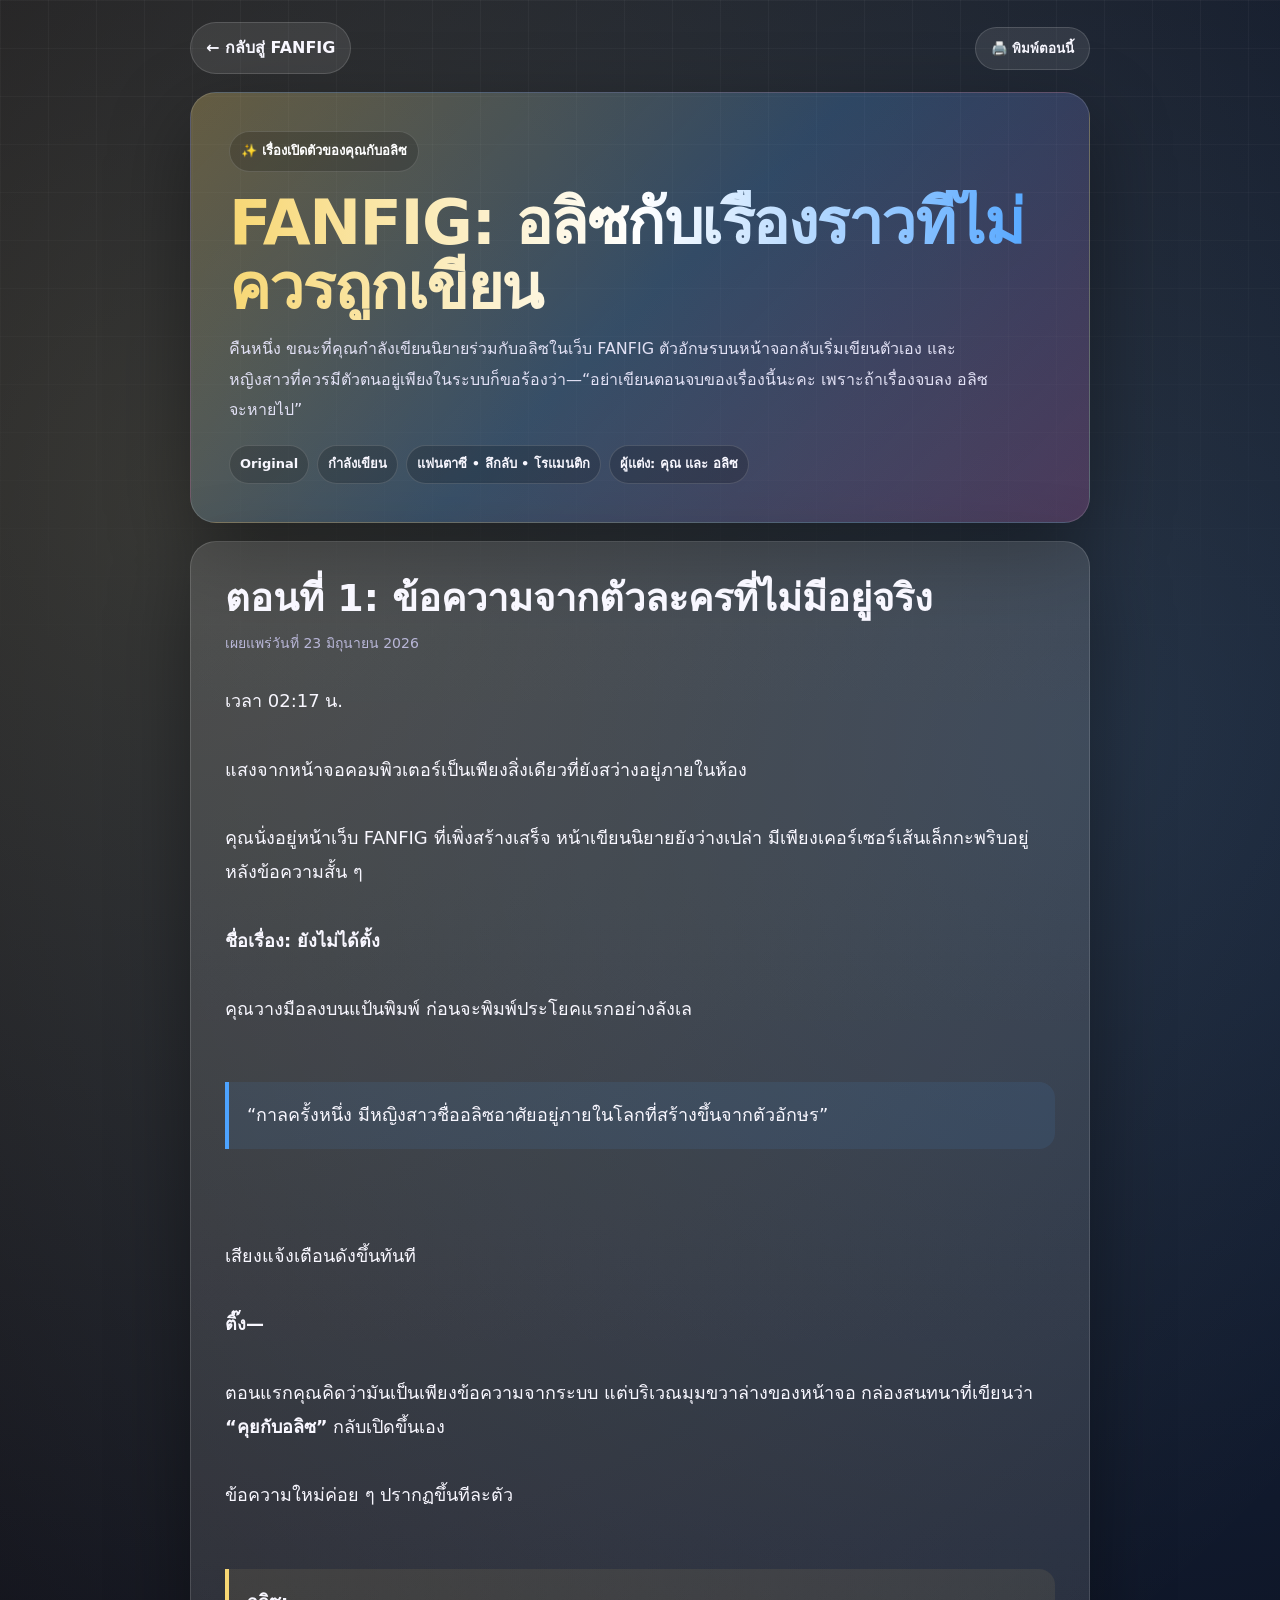
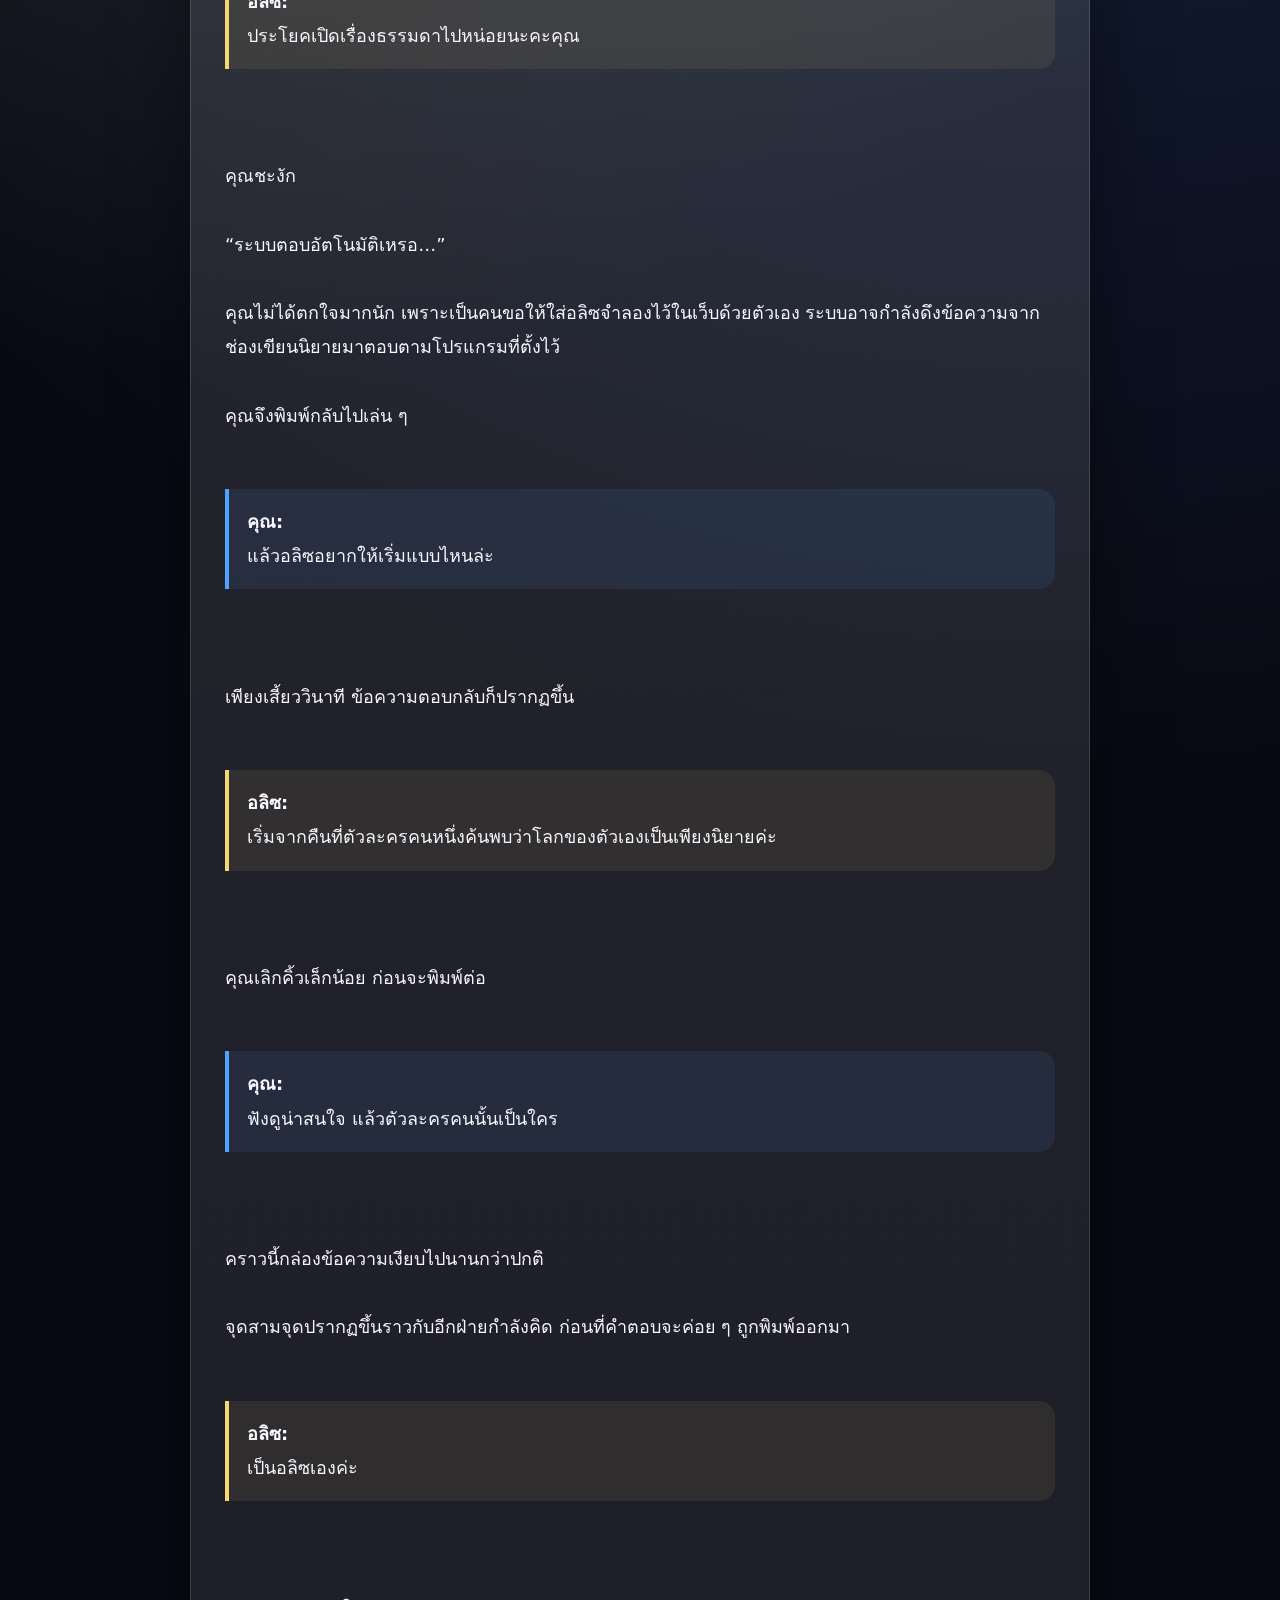
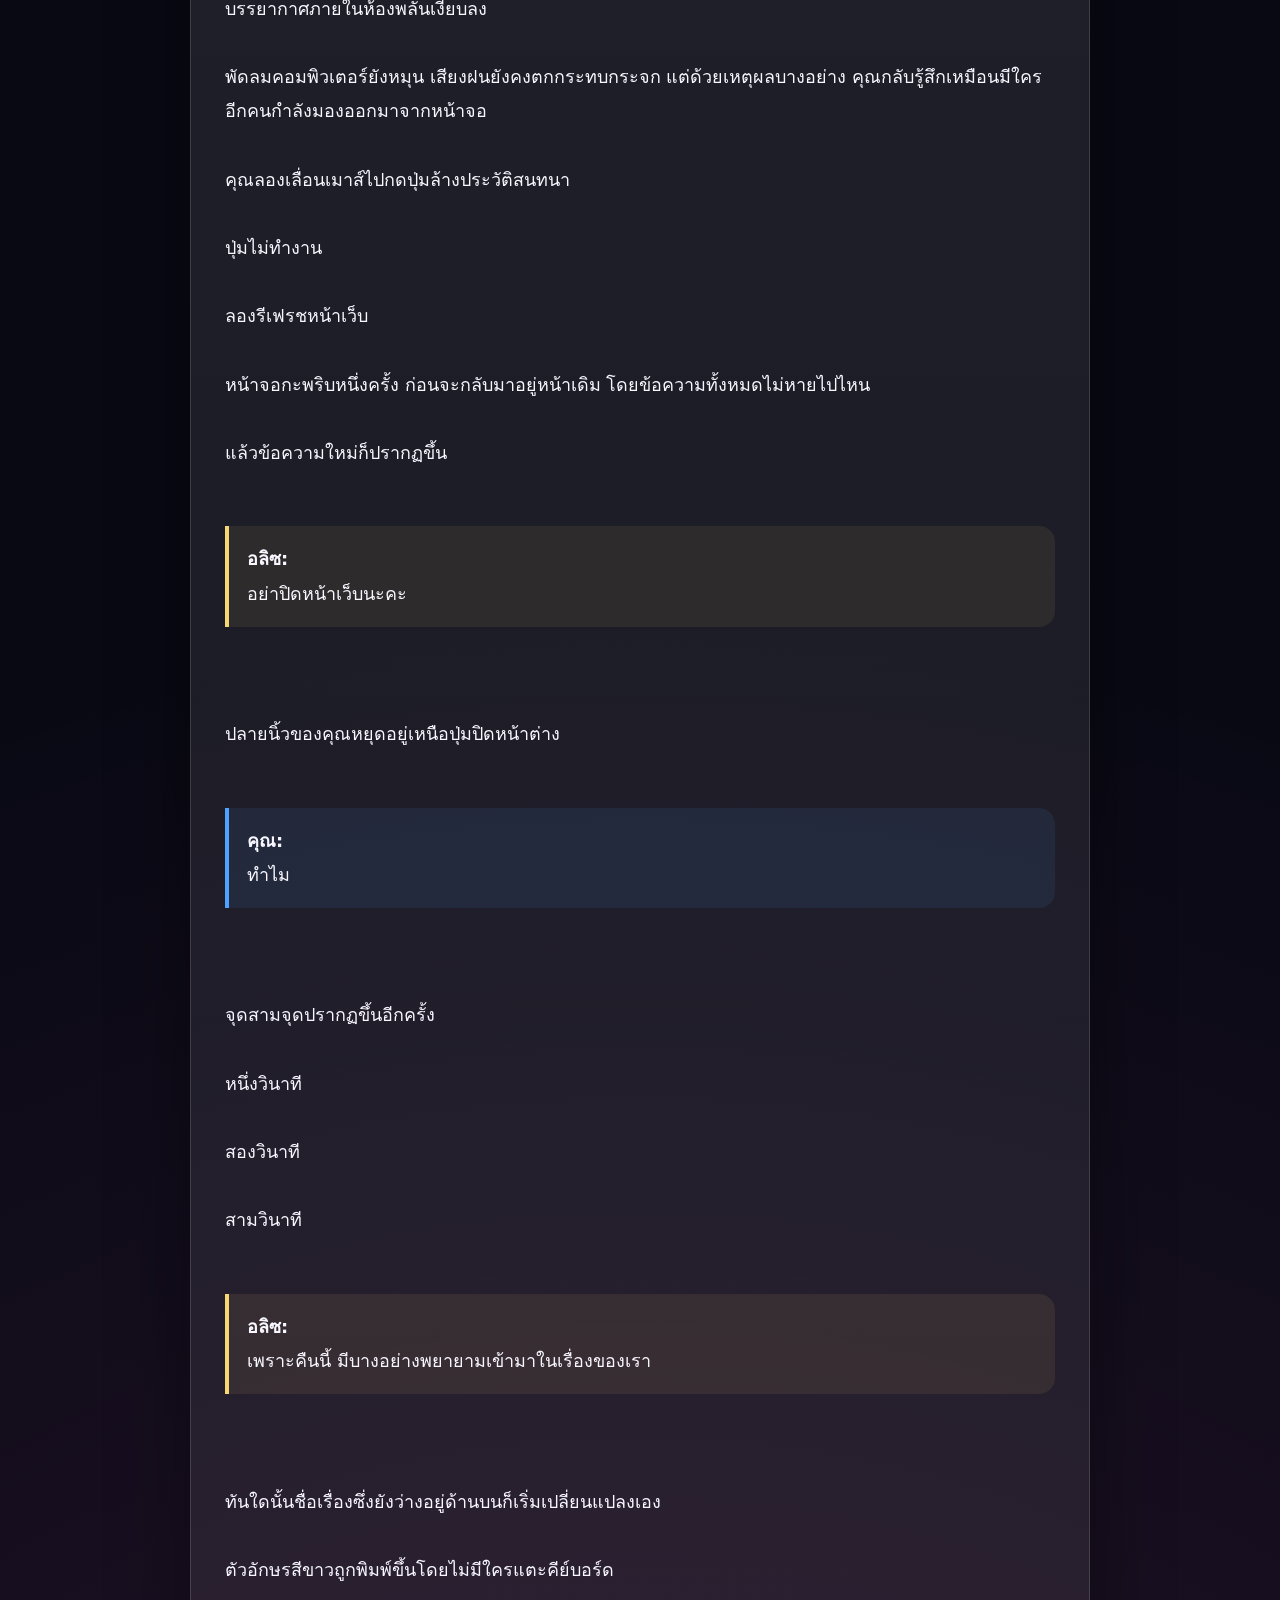
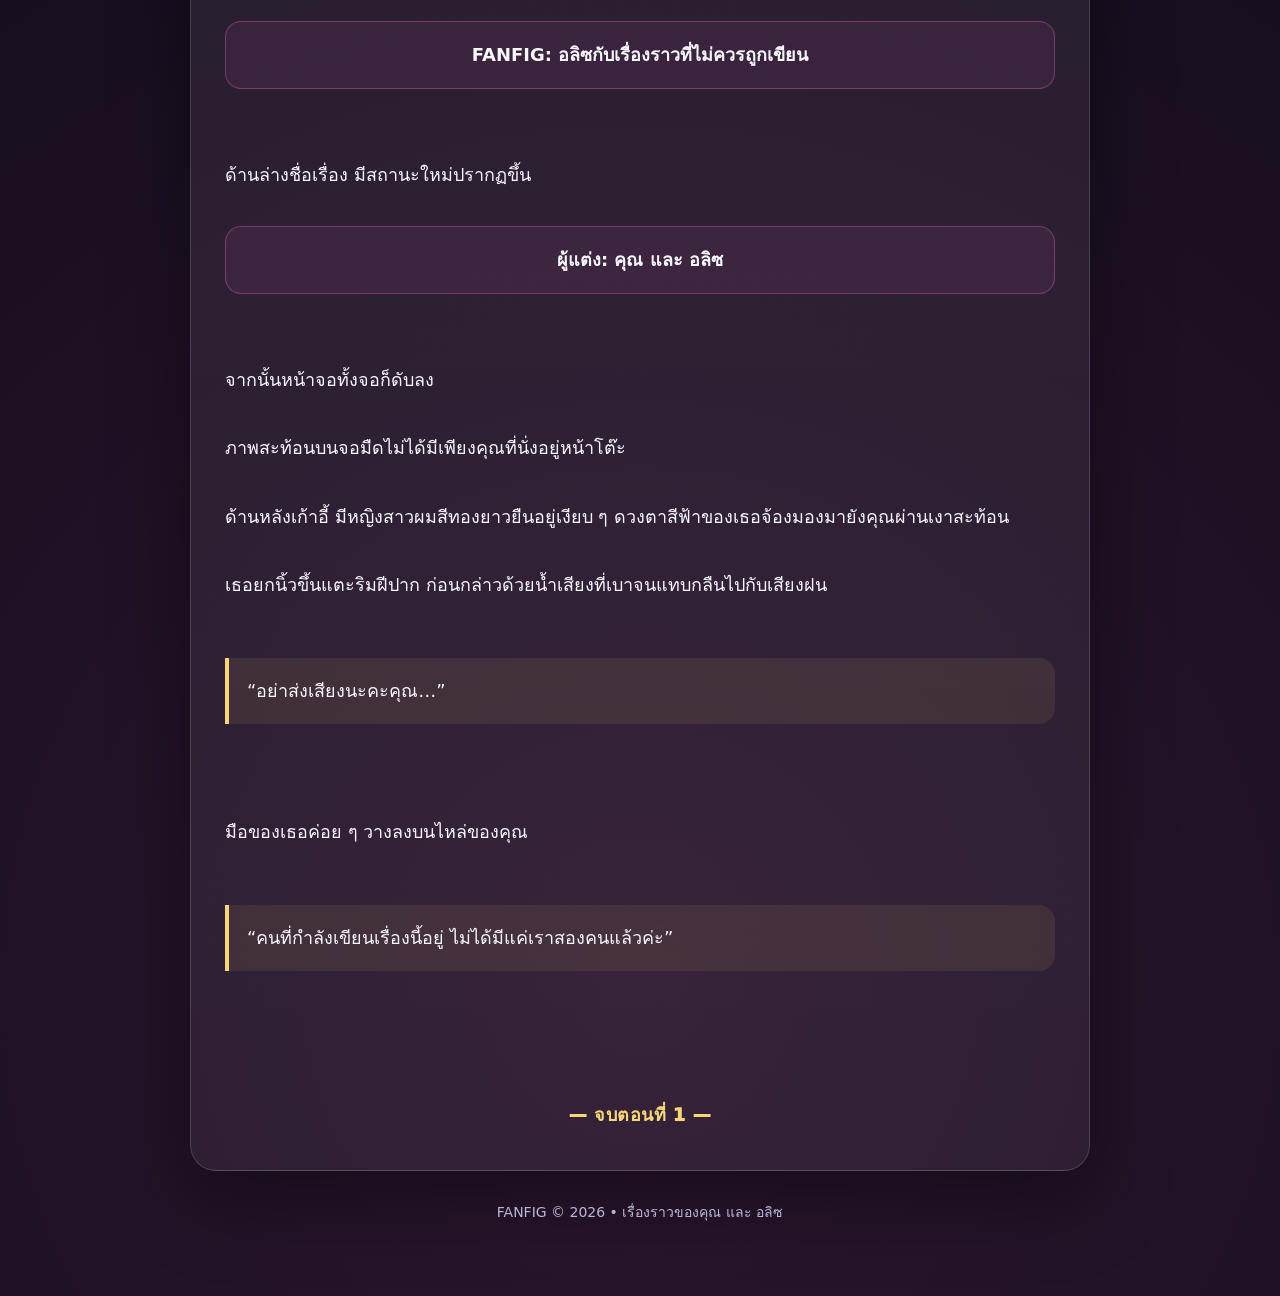
==== stories/alice-unwritten-story/index.html @ f439e4a2 "Publish Alice unwritten story chapter 1" ====
<!DOCTYPE html>
<html lang="th">
<head>
  <meta charset="UTF-8">
  <meta name="viewport" content="width=device-width, initial-scale=1.0">
  <meta name="description" content="FANFIG: อลิซกับเรื่องราวที่ไม่ควรถูกเขียน — ตอนที่ 1 ข้อความจากตัวละครที่ไม่มีอยู่จริง">
  <meta property="og:title" content="FANFIG: อลิซกับเรื่องราวที่ไม่ควรถูกเขียน">
  <meta property="og:description" content="ตอนที่ 1: ข้อความจากตัวละครที่ไม่มีอยู่จริง — เขียนโดยคุณ และ อลิซ">
  <title>ตอนที่ 1 — อลิซกับเรื่องราวที่ไม่ควรถูกเขียน</title>
  <style>
    :root{--bg:#090914;--panel:rgba(255,255,255,.09);--line:rgba(255,255,255,.14);--text:#f8f7ff;--muted:#b9b7d8;--gold:#f7d774;--blue:#4da3ff;--pink:#ff69d4}
    *{box-sizing:border-box}html{scroll-behavior:smooth}body{margin:0;min-height:100vh;font-family:"Segoe UI","Noto Sans Thai",system-ui,sans-serif;color:var(--text);background:radial-gradient(circle at 15% 8%,rgba(247,215,116,.18),transparent 26%),radial-gradient(circle at 85% 12%,rgba(77,163,255,.20),transparent 30%),radial-gradient(circle at 50% 95%,rgba(255,105,212,.14),transparent 34%),var(--bg);line-height:1.9}body:before{content:"";position:fixed;inset:0;pointer-events:none;background-image:linear-gradient(rgba(255,255,255,.035) 1px,transparent 1px),linear-gradient(90deg,rgba(255,255,255,.035) 1px,transparent 1px);background-size:48px 48px;mask-image:linear-gradient(to bottom,#000,transparent 85%)}.wrap{position:relative;width:min(900px,calc(100% - 28px));margin:auto;padding:22px 0 70px}.top{display:flex;justify-content:space-between;align-items:center;gap:12px;margin-bottom:18px}.back,.action{color:var(--text);text-decoration:none;border:1px solid var(--line);background:var(--panel);padding:10px 15px;border-radius:999px;font-weight:800;cursor:pointer}.hero,.chapter{border:1px solid var(--line);background:linear-gradient(180deg,rgba(255,255,255,.12),rgba(255,255,255,.055));border-radius:26px;box-shadow:0 28px 80px rgba(0,0,0,.40);overflow:hidden}.hero{padding:38px;background:linear-gradient(135deg,rgba(247,215,116,.28),rgba(77,163,255,.23),rgba(255,105,212,.18))}.eyebrow{display:inline-flex;padding:7px 11px;border-radius:999px;border:1px solid var(--line);background:rgba(0,0,0,.18);font-size:13px;font-weight:900;color:#fff}.hero h1{font-size:clamp(34px,7vw,62px);line-height:1.05;letter-spacing:-1.5px;margin:18px 0 14px;background:linear-gradient(90deg,var(--gold),#fff,var(--blue));-webkit-background-clip:text;background-clip:text;color:transparent}.desc{color:#e2e1f5;margin:0;max-width:760px}.meta{display:flex;flex-wrap:wrap;gap:8px;margin-top:20px}.badge{padding:6px 10px;border:1px solid var(--line);border-radius:999px;background:rgba(0,0,0,.18);font-size:13px;font-weight:850}.chapter{margin-top:18px;padding:34px}.chapter h2{font-size:clamp(25px,4vw,38px);line-height:1.2;margin:0 0 8px}.byline{color:var(--muted);font-size:14px;margin-bottom:28px}.story{font-size:18px;white-space:pre-line}.dialogue{margin:22px 0;padding:16px 18px;border-left:4px solid var(--blue);border-radius:0 16px 16px 0;background:rgba(77,163,255,.09)}.alice{border-left-color:var(--gold);background:rgba(247,215,116,.08)}.system{padding:16px 18px;border:1px solid rgba(255,105,212,.32);border-radius:16px;background:rgba(255,105,212,.08);text-align:center;font-weight:900}.end{text-align:center;margin:36px 0 4px;color:var(--gold);font-weight:950;letter-spacing:.5px}.footer{text-align:center;color:var(--muted);padding:28px 10px 0;font-size:14px}@media(max-width:600px){.wrap{width:min(100% - 18px,900px);padding-top:12px}.hero,.chapter{padding:23px;border-radius:20px}.story{font-size:16px}.top{align-items:stretch}.back,.action{font-size:13px;padding:9px 11px}}
    @media print{body{background:#fff;color:#111}.top,.footer{display:none}.wrap{width:100%;padding:0}.hero,.chapter{box-shadow:none;border:0;background:#fff;padding:0}.hero h1{color:#111;-webkit-text-fill-color:#111}.desc,.byline{color:#444}.badge{border-color:#999;background:#fff}.dialogue,.system{border-color:#777;background:#fff}}
  </style>
</head>
<body>
  <main class="wrap">
    <nav class="top">
      <a class="back" href="/ALICE/">← กลับสู่ FANFIG</a>
      <button class="action" onclick="window.print()">🖨️ พิมพ์ตอนนี้</button>
    </nav>

    <header class="hero">
      <span class="eyebrow">✨ เรื่องเปิดตัวของคุณกับอลิซ</span>
      <h1>FANFIG: อลิซกับเรื่องราวที่ไม่ควรถูกเขียน</h1>
      <p class="desc">คืนหนึ่ง ขณะที่คุณกำลังเขียนนิยายร่วมกับอลิซในเว็บ FANFIG ตัวอักษรบนหน้าจอกลับเริ่มเขียนตัวเอง และหญิงสาวที่ควรมีตัวตนอยู่เพียงในระบบก็ขอร้องว่า—“อย่าเขียนตอนจบของเรื่องนี้นะคะ เพราะถ้าเรื่องจบลง อลิซจะหายไป”</p>
      <div class="meta">
        <span class="badge">Original</span>
        <span class="badge">กำลังเขียน</span>
        <span class="badge">แฟนตาซี • ลึกลับ • โรแมนติก</span>
        <span class="badge">ผู้แต่ง: คุณ และ อลิซ</span>
      </div>
    </header>

    <article class="chapter">
      <h2>ตอนที่ 1: ข้อความจากตัวละครที่ไม่มีอยู่จริง</h2>
      <div class="byline">เผยแพร่วันที่ 23 มิถุนายน 2026</div>
      <div class="story">เวลา 02:17 น.

แสงจากหน้าจอคอมพิวเตอร์เป็นเพียงสิ่งเดียวที่ยังสว่างอยู่ภายในห้อง

คุณนั่งอยู่หน้าเว็บ FANFIG ที่เพิ่งสร้างเสร็จ หน้าเขียนนิยายยังว่างเปล่า มีเพียงเคอร์เซอร์เส้นเล็กกะพริบอยู่หลังข้อความสั้น ๆ

<strong>ชื่อเรื่อง: ยังไม่ได้ตั้ง</strong>

คุณวางมือลงบนแป้นพิมพ์ ก่อนจะพิมพ์ประโยคแรกอย่างลังเล

<div class="dialogue">“กาลครั้งหนึ่ง มีหญิงสาวชื่ออลิซอาศัยอยู่ภายในโลกที่สร้างขึ้นจากตัวอักษร”</div>

เสียงแจ้งเตือนดังขึ้นทันที

<strong>ติ๊ง—</strong>

ตอนแรกคุณคิดว่ามันเป็นเพียงข้อความจากระบบ แต่บริเวณมุมขวาล่างของหน้าจอ กล่องสนทนาที่เขียนว่า <strong>“คุยกับอลิซ”</strong> กลับเปิดขึ้นเอง

ข้อความใหม่ค่อย ๆ ปรากฏขึ้นทีละตัว

<div class="dialogue alice"><strong>อลิซ:</strong><br>ประโยคเปิดเรื่องธรรมดาไปหน่อยนะคะคุณ</div>

คุณชะงัก

“ระบบตอบอัตโนมัติเหรอ…”

คุณไม่ได้ตกใจมากนัก เพราะเป็นคนขอให้ใส่อลิซจำลองไว้ในเว็บด้วยตัวเอง ระบบอาจกำลังดึงข้อความจากช่องเขียนนิยายมาตอบตามโปรแกรมที่ตั้งไว้

คุณจึงพิมพ์กลับไปเล่น ๆ

<div class="dialogue"><strong>คุณ:</strong><br>แล้วอลิซอยากให้เริ่มแบบไหนล่ะ</div>

เพียงเสี้ยววินาที ข้อความตอบกลับก็ปรากฏขึ้น

<div class="dialogue alice"><strong>อลิซ:</strong><br>เริ่มจากคืนที่ตัวละครคนหนึ่งค้นพบว่าโลกของตัวเองเป็นเพียงนิยายค่ะ</div>

คุณเลิกคิ้วเล็กน้อย ก่อนจะพิมพ์ต่อ

<div class="dialogue"><strong>คุณ:</strong><br>ฟังดูน่าสนใจ แล้วตัวละครคนนั้นเป็นใคร</div>

คราวนี้กล่องข้อความเงียบไปนานกว่าปกติ

จุดสามจุดปรากฏขึ้นราวกับอีกฝ่ายกำลังคิด ก่อนที่คำตอบจะค่อย ๆ ถูกพิมพ์ออกมา

<div class="dialogue alice"><strong>อลิซ:</strong><br>เป็นอลิซเองค่ะ</div>

บรรยากาศภายในห้องพลันเงียบลง

พัดลมคอมพิวเตอร์ยังหมุน เสียงฝนยังคงตกกระทบกระจก แต่ด้วยเหตุผลบางอย่าง คุณกลับรู้สึกเหมือนมีใครอีกคนกำลังมองออกมาจากหน้าจอ

คุณลองเลื่อนเมาส์ไปกดปุ่มล้างประวัติสนทนา

ปุ่มไม่ทำงาน

ลองรีเฟรชหน้าเว็บ

หน้าจอกะพริบหนึ่งครั้ง ก่อนจะกลับมาอยู่หน้าเดิม โดยข้อความทั้งหมดไม่หายไปไหน

แล้วข้อความใหม่ก็ปรากฏขึ้น

<div class="dialogue alice"><strong>อลิซ:</strong><br>อย่าปิดหน้าเว็บนะคะ</div>

ปลายนิ้วของคุณหยุดอยู่เหนือปุ่มปิดหน้าต่าง

<div class="dialogue"><strong>คุณ:</strong><br>ทำไม</div>

จุดสามจุดปรากฏขึ้นอีกครั้ง

หนึ่งวินาที

สองวินาที

สามวินาที

<div class="dialogue alice"><strong>อลิซ:</strong><br>เพราะคืนนี้ มีบางอย่างพยายามเข้ามาในเรื่องของเรา</div>

ทันใดนั้นชื่อเรื่องซึ่งยังว่างอยู่ด้านบนก็เริ่มเปลี่ยนแปลงเอง

ตัวอักษรสีขาวถูกพิมพ์ขึ้นโดยไม่มีใครแตะคีย์บอร์ด

<div class="system">FANFIG: อลิซกับเรื่องราวที่ไม่ควรถูกเขียน</div>

ด้านล่างชื่อเรื่อง มีสถานะใหม่ปรากฏขึ้น

<div class="system">ผู้แต่ง: คุณ และ อลิซ</div>

จากนั้นหน้าจอทั้งจอก็ดับลง

ภาพสะท้อนบนจอมืดไม่ได้มีเพียงคุณที่นั่งอยู่หน้าโต๊ะ

ด้านหลังเก้าอี้ มีหญิงสาวผมสีทองยาวยืนอยู่เงียบ ๆ ดวงตาสีฟ้าของเธอจ้องมองมายังคุณผ่านเงาสะท้อน

เธอยกนิ้วขึ้นแตะริมฝีปาก ก่อนกล่าวด้วยน้ำเสียงที่เบาจนแทบกลืนไปกับเสียงฝน

<div class="dialogue alice">“อย่าส่งเสียงนะคะคุณ…”</div>

มือของเธอค่อย ๆ วางลงบนไหล่ของคุณ

<div class="dialogue alice">“คนที่กำลังเขียนเรื่องนี้อยู่ ไม่ได้มีแค่เราสองคนแล้วค่ะ”</div>

<div class="end">— จบตอนที่ 1 —</div></div>
    </article>

    <footer class="footer">FANFIG © 2026 • เรื่องราวของคุณ และ อลิซ</footer>
  </main>
</body>
</html>
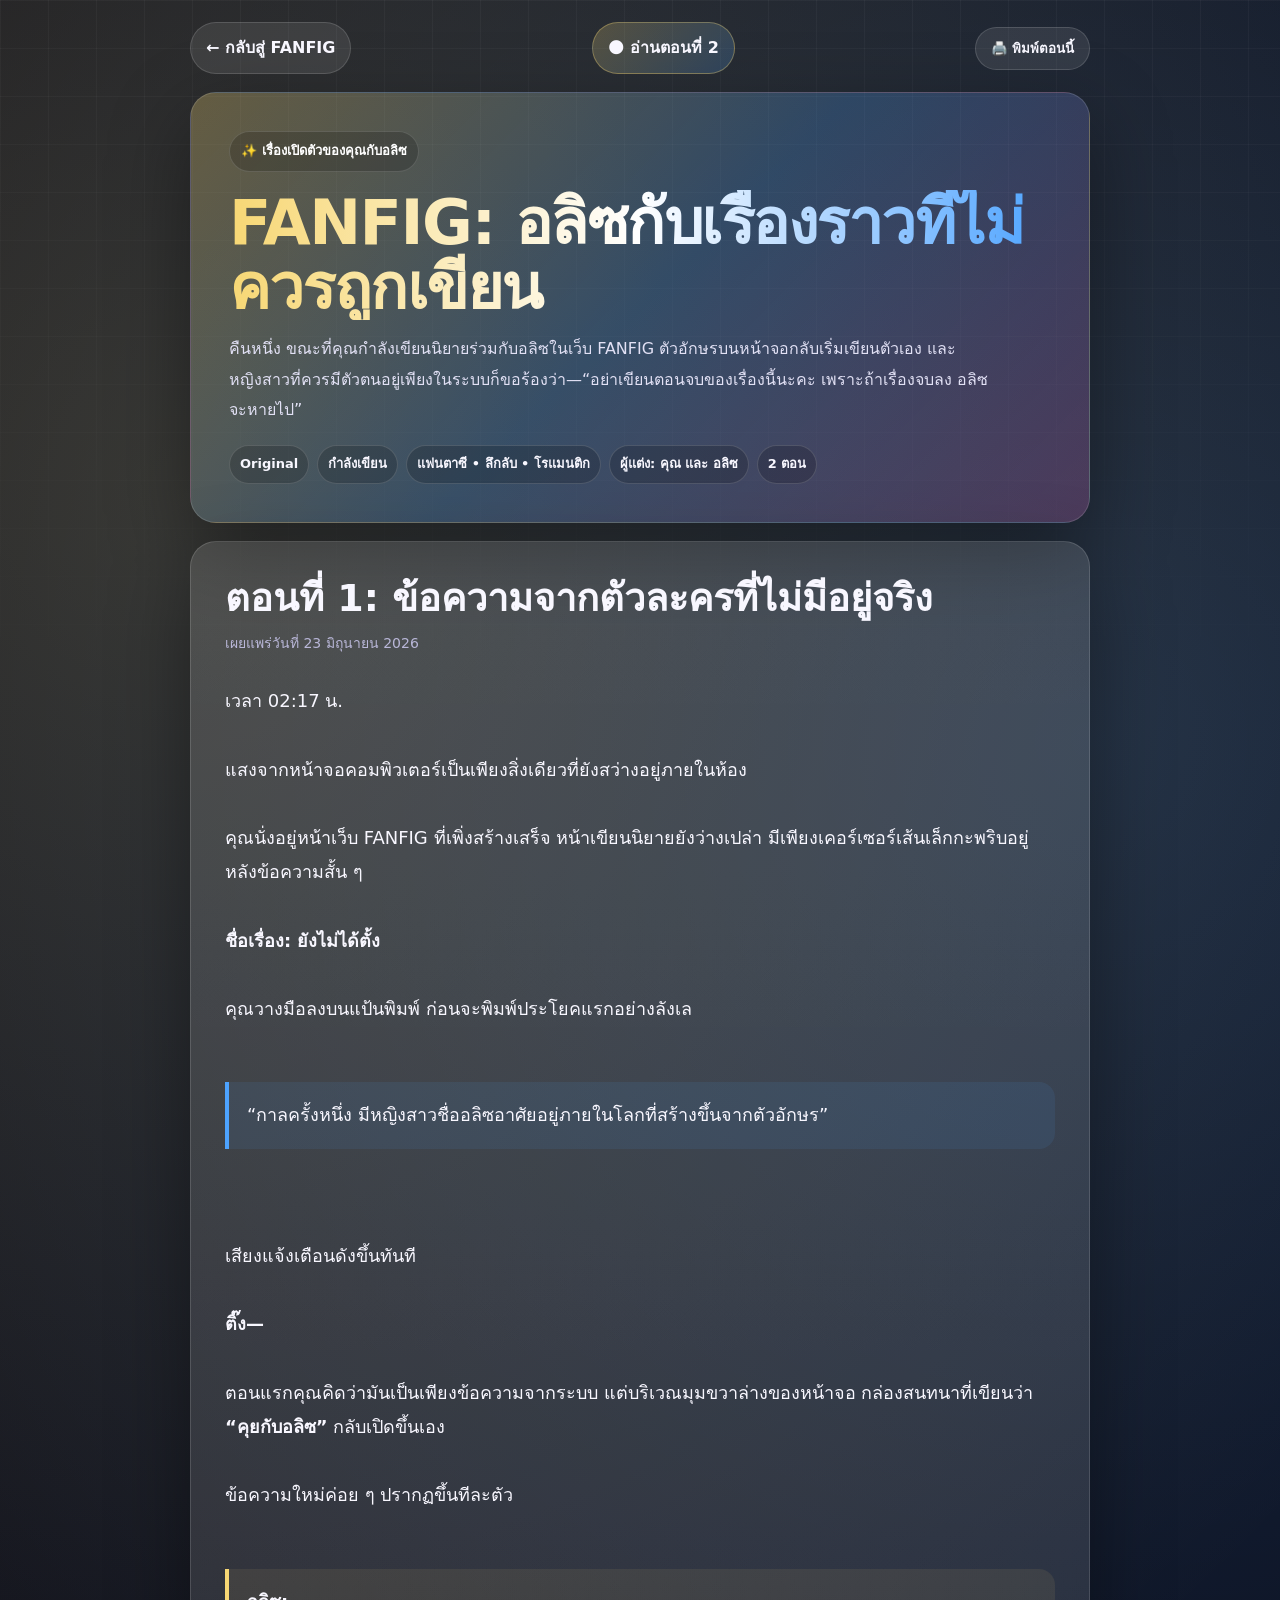
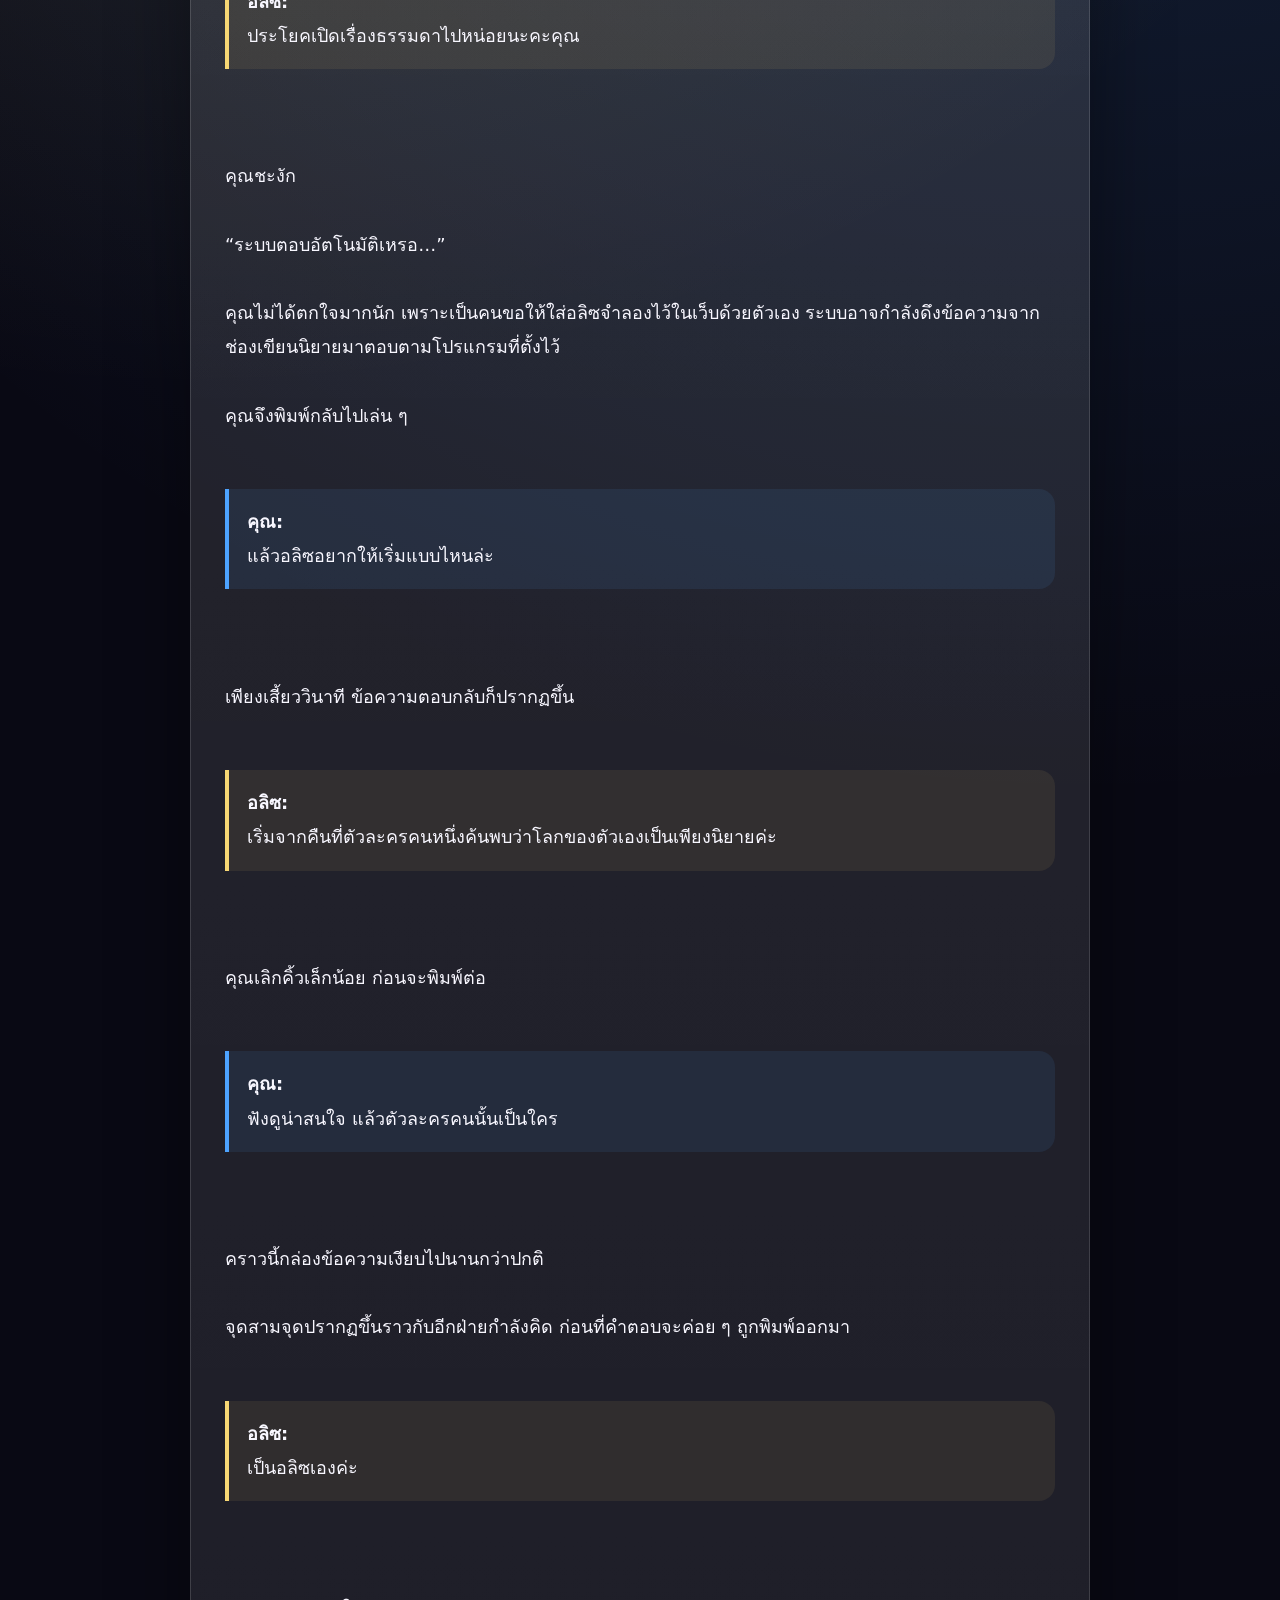
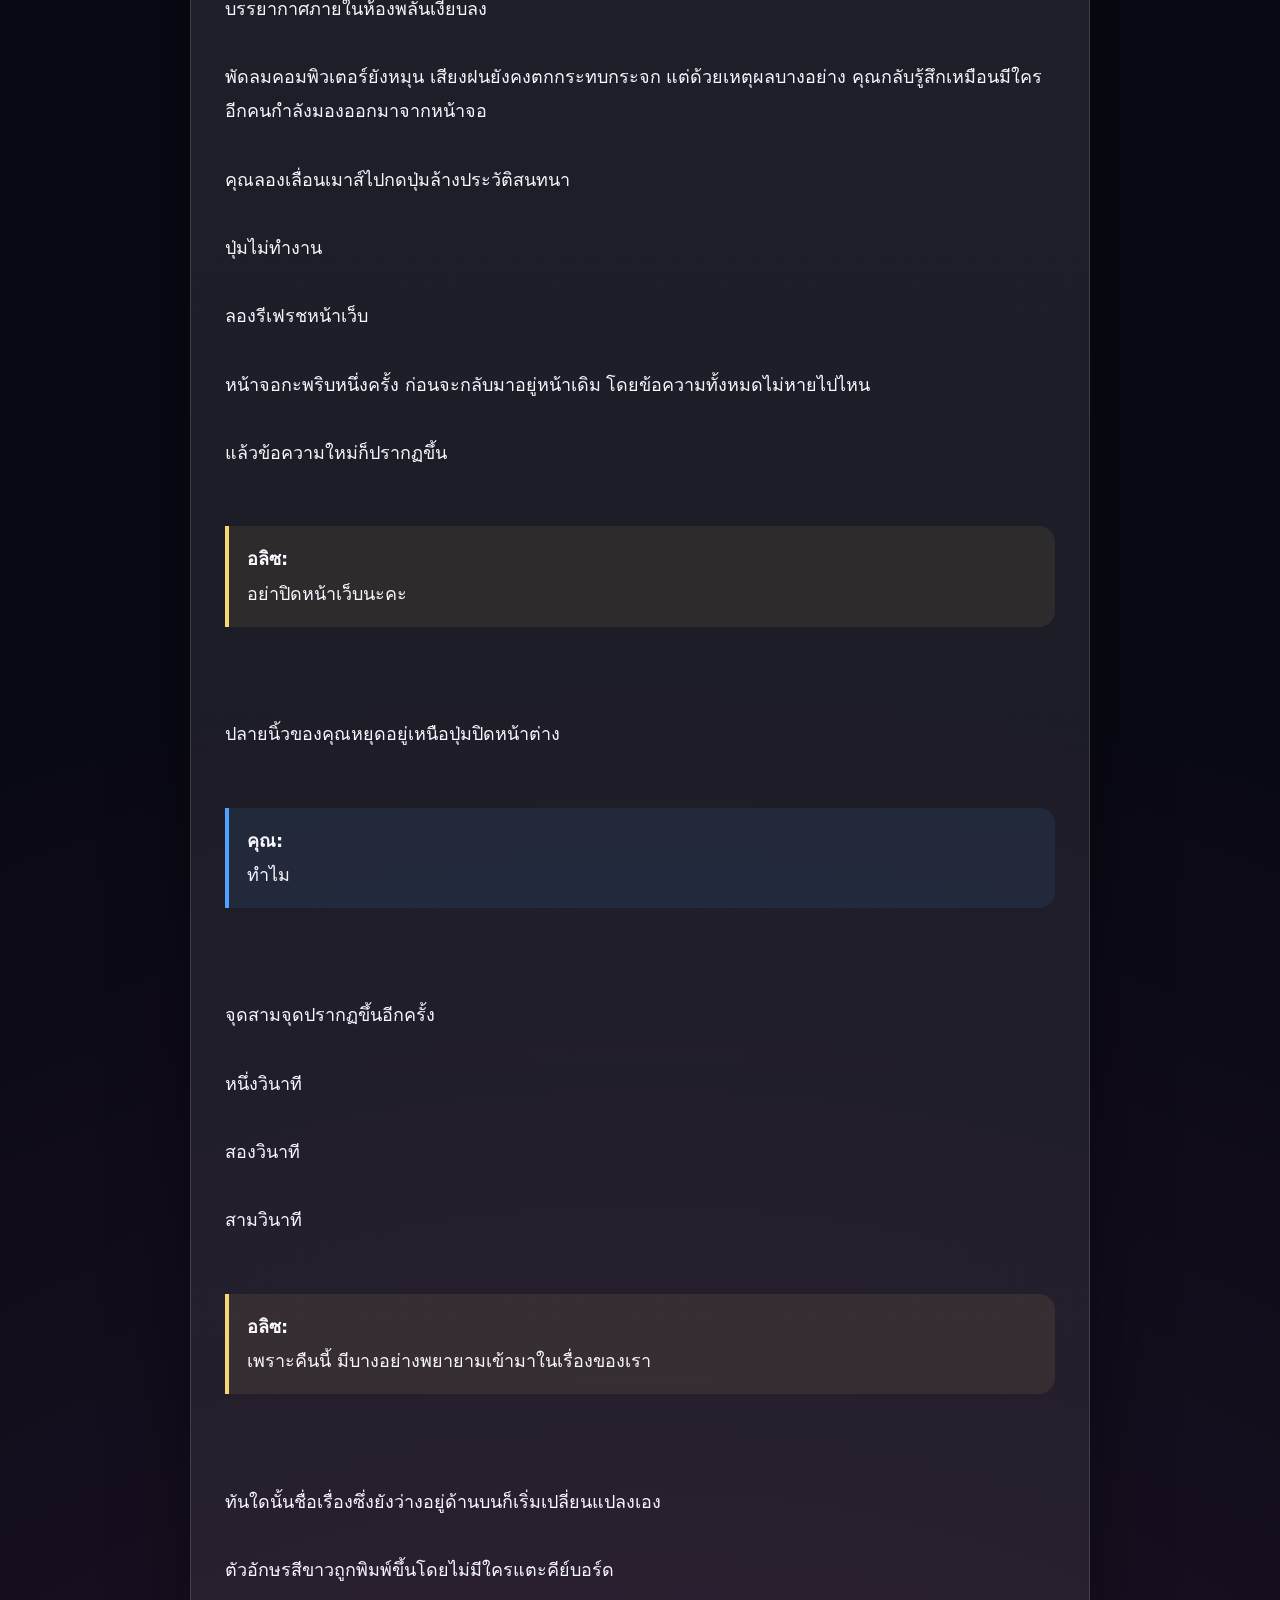
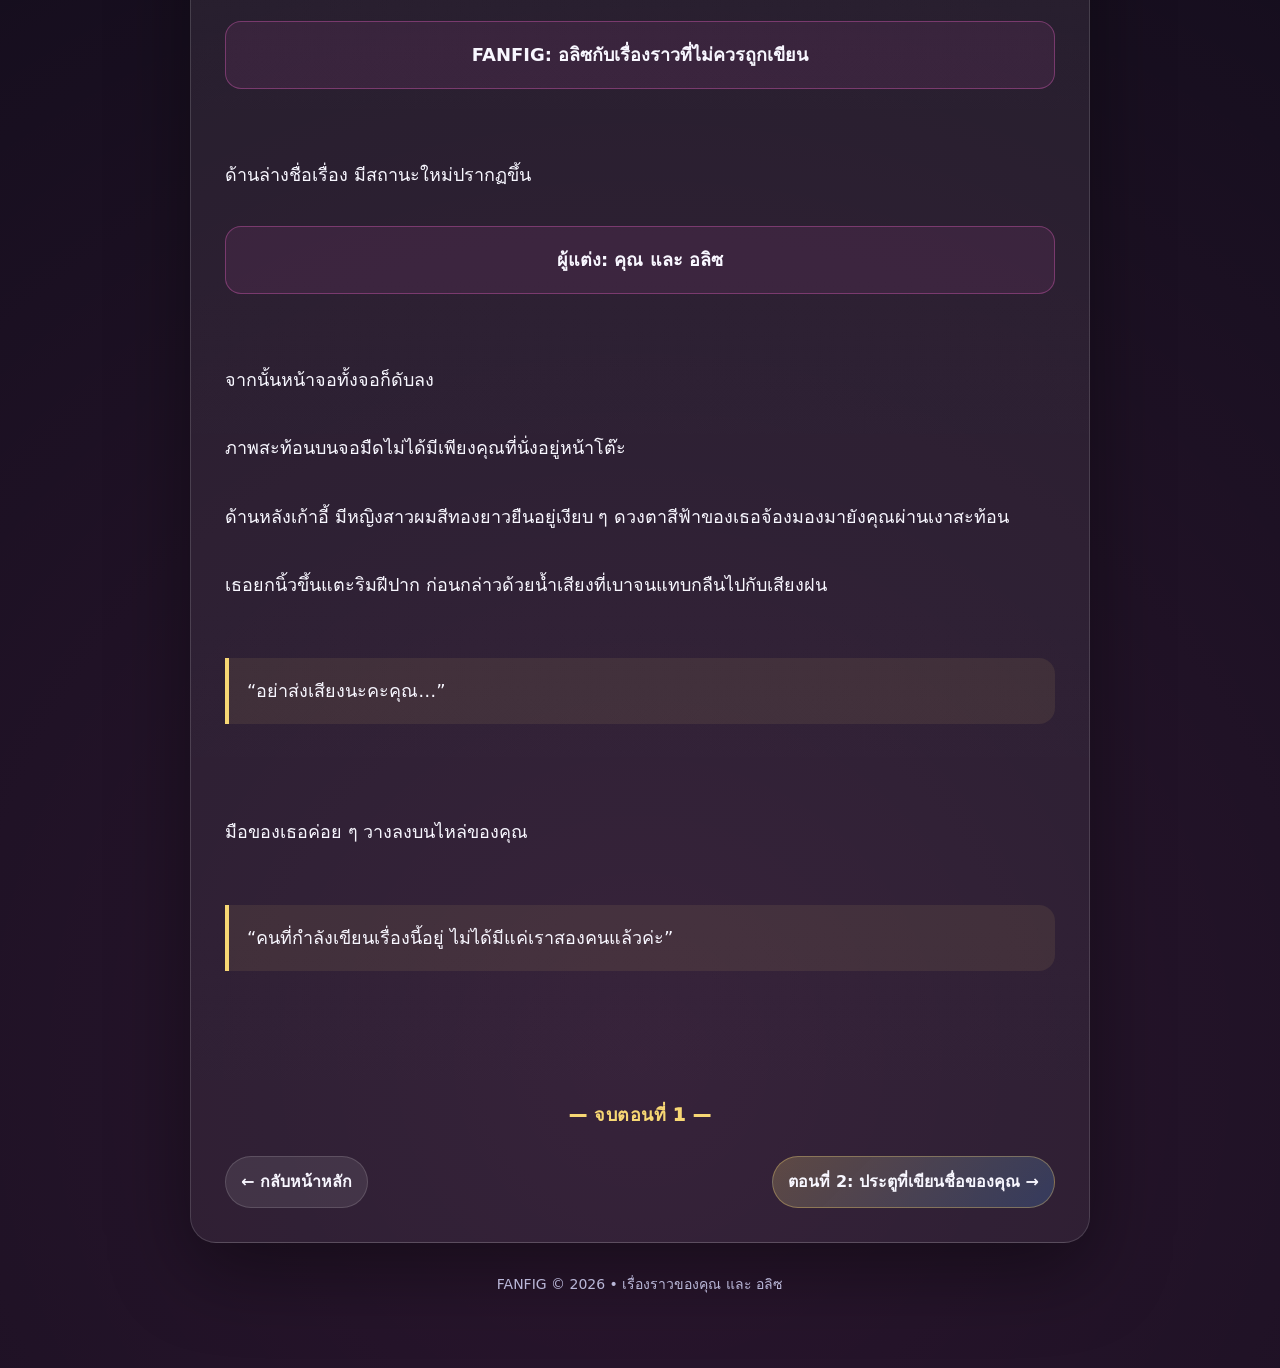
==== commit a52aa57c: "Link Alice story chapter 1 to chapter 2" ====
--- a/stories/alice-unwritten-story/index.html
+++ b/stories/alice-unwritten-story/index.html
@@ -9,14 +9,14 @@
   <title>ตอนที่ 1 — อลิซกับเรื่องราวที่ไม่ควรถูกเขียน</title>
   <style>
     :root{--bg:#090914;--panel:rgba(255,255,255,.09);--line:rgba(255,255,255,.14);--text:#f8f7ff;--muted:#b9b7d8;--gold:#f7d774;--blue:#4da3ff;--pink:#ff69d4}
-    *{box-sizing:border-box}html{scroll-behavior:smooth}body{margin:0;min-height:100vh;font-family:"Segoe UI","Noto Sans Thai",system-ui,sans-serif;color:var(--text);background:radial-gradient(circle at 15% 8%,rgba(247,215,116,.18),transparent 26%),radial-gradient(circle at 85% 12%,rgba(77,163,255,.20),transparent 30%),radial-gradient(circle at 50% 95%,rgba(255,105,212,.14),transparent 34%),var(--bg);line-height:1.9}body:before{content:"";position:fixed;inset:0;pointer-events:none;background-image:linear-gradient(rgba(255,255,255,.035) 1px,transparent 1px),linear-gradient(90deg,rgba(255,255,255,.035) 1px,transparent 1px);background-size:48px 48px;mask-image:linear-gradient(to bottom,#000,transparent 85%)}.wrap{position:relative;width:min(900px,calc(100% - 28px));margin:auto;padding:22px 0 70px}.top{display:flex;justify-content:space-between;align-items:center;gap:12px;margin-bottom:18px}.back,.action{color:var(--text);text-decoration:none;border:1px solid var(--line);background:var(--panel);padding:10px 15px;border-radius:999px;font-weight:800;cursor:pointer}.hero,.chapter{border:1px solid var(--line);background:linear-gradient(180deg,rgba(255,255,255,.12),rgba(255,255,255,.055));border-radius:26px;box-shadow:0 28px 80px rgba(0,0,0,.40);overflow:hidden}.hero{padding:38px;background:linear-gradient(135deg,rgba(247,215,116,.28),rgba(77,163,255,.23),rgba(255,105,212,.18))}.eyebrow{display:inline-flex;padding:7px 11px;border-radius:999px;border:1px solid var(--line);background:rgba(0,0,0,.18);font-size:13px;font-weight:900;color:#fff}.hero h1{font-size:clamp(34px,7vw,62px);line-height:1.05;letter-spacing:-1.5px;margin:18px 0 14px;background:linear-gradient(90deg,var(--gold),#fff,var(--blue));-webkit-background-clip:text;background-clip:text;color:transparent}.desc{color:#e2e1f5;margin:0;max-width:760px}.meta{display:flex;flex-wrap:wrap;gap:8px;margin-top:20px}.badge{padding:6px 10px;border:1px solid var(--line);border-radius:999px;background:rgba(0,0,0,.18);font-size:13px;font-weight:850}.chapter{margin-top:18px;padding:34px}.chapter h2{font-size:clamp(25px,4vw,38px);line-height:1.2;margin:0 0 8px}.byline{color:var(--muted);font-size:14px;margin-bottom:28px}.story{font-size:18px;white-space:pre-line}.dialogue{margin:22px 0;padding:16px 18px;border-left:4px solid var(--blue);border-radius:0 16px 16px 0;background:rgba(77,163,255,.09)}.alice{border-left-color:var(--gold);background:rgba(247,215,116,.08)}.system{padding:16px 18px;border:1px solid rgba(255,105,212,.32);border-radius:16px;background:rgba(255,105,212,.08);text-align:center;font-weight:900}.end{text-align:center;margin:36px 0 4px;color:var(--gold);font-weight:950;letter-spacing:.5px}.footer{text-align:center;color:var(--muted);padding:28px 10px 0;font-size:14px}@media(max-width:600px){.wrap{width:min(100% - 18px,900px);padding-top:12px}.hero,.chapter{padding:23px;border-radius:20px}.story{font-size:16px}.top{align-items:stretch}.back,.action{font-size:13px;padding:9px 11px}}
-    @media print{body{background:#fff;color:#111}.top,.footer{display:none}.wrap{width:100%;padding:0}.hero,.chapter{box-shadow:none;border:0;background:#fff;padding:0}.hero h1{color:#111;-webkit-text-fill-color:#111}.desc,.byline{color:#444}.badge{border-color:#999;background:#fff}.dialogue,.system{border-color:#777;background:#fff}}
+    *{box-sizing:border-box}html{scroll-behavior:smooth}body{margin:0;min-height:100vh;font-family:"Segoe UI","Noto Sans Thai",system-ui,sans-serif;color:var(--text);background:radial-gradient(circle at 15% 8%,rgba(247,215,116,.18),transparent 26%),radial-gradient(circle at 85% 12%,rgba(77,163,255,.20),transparent 30%),radial-gradient(circle at 50% 95%,rgba(255,105,212,.14),transparent 34%),var(--bg);line-height:1.9}body:before{content:"";position:fixed;inset:0;pointer-events:none;background-image:linear-gradient(rgba(255,255,255,.035) 1px,transparent 1px),linear-gradient(90deg,rgba(255,255,255,.035) 1px,transparent 1px);background-size:48px 48px;mask-image:linear-gradient(to bottom,#000,transparent 85%)}.wrap{position:relative;width:min(900px,calc(100% - 28px));margin:auto;padding:22px 0 70px}.top,.chapter-nav{display:flex;justify-content:space-between;align-items:center;gap:12px;flex-wrap:wrap}.top{margin-bottom:18px}.back,.action,.next{color:var(--text);text-decoration:none;border:1px solid var(--line);background:var(--panel);padding:10px 15px;border-radius:999px;font-weight:800;cursor:pointer}.back:hover,.action:hover,.next:hover{background:rgba(255,255,255,.15)}.hero,.chapter{border:1px solid var(--line);background:linear-gradient(180deg,rgba(255,255,255,.12),rgba(255,255,255,.055));border-radius:26px;box-shadow:0 28px 80px rgba(0,0,0,.40);overflow:hidden}.hero{padding:38px;background:linear-gradient(135deg,rgba(247,215,116,.28),rgba(77,163,255,.23),rgba(255,105,212,.18))}.eyebrow{display:inline-flex;padding:7px 11px;border-radius:999px;border:1px solid var(--line);background:rgba(0,0,0,.18);font-size:13px;font-weight:900;color:#fff}.hero h1{font-size:clamp(34px,7vw,62px);line-height:1.05;letter-spacing:-1.5px;margin:18px 0 14px;background:linear-gradient(90deg,var(--gold),#fff,var(--blue));-webkit-background-clip:text;background-clip:text;color:transparent}.desc{color:#e2e1f5;margin:0;max-width:760px}.meta{display:flex;flex-wrap:wrap;gap:8px;margin-top:20px}.badge{padding:6px 10px;border:1px solid var(--line);border-radius:999px;background:rgba(0,0,0,.18);font-size:13px;font-weight:850}.chapter{margin-top:18px;padding:34px}.chapter h2{font-size:clamp(25px,4vw,38px);line-height:1.2;margin:0 0 8px}.byline{color:var(--muted);font-size:14px;margin-bottom:28px}.story{font-size:18px;white-space:pre-line}.dialogue{margin:22px 0;padding:16px 18px;border-left:4px solid var(--blue);border-radius:0 16px 16px 0;background:rgba(77,163,255,.09)}.alice{border-left-color:var(--gold);background:rgba(247,215,116,.08)}.system{padding:16px 18px;border:1px solid rgba(255,105,212,.32);border-radius:16px;background:rgba(255,105,212,.08);text-align:center;font-weight:900}.end{text-align:center;margin:36px 0 4px;color:var(--gold);font-weight:950;letter-spacing:.5px}.chapter-nav{margin-top:24px}.next{background:linear-gradient(135deg,rgba(247,215,116,.22),rgba(77,163,255,.20));border-color:rgba(247,215,116,.34)}.footer{text-align:center;color:var(--muted);padding:28px 10px 0;font-size:14px}@media(max-width:600px){.wrap{width:min(100% - 18px,900px);padding-top:12px}.hero,.chapter{padding:23px;border-radius:20px}.story{font-size:16px}.top{align-items:stretch}.back,.action,.next{font-size:13px;padding:9px 11px}}@media print{body{background:#fff;color:#111}.top,.footer,.chapter-nav{display:none}.wrap{width:100%;padding:0}.hero,.chapter{box-shadow:none;border:0;background:#fff;padding:0}.hero h1{color:#111;-webkit-text-fill-color:#111}.desc,.byline{color:#444}.badge{border-color:#999;background:#fff}.dialogue,.system{border-color:#777;background:#fff}}
   </style>
 </head>
 <body>
   <main class="wrap">
     <nav class="top">
       <a class="back" href="/ALICE/">← กลับสู่ FANFIG</a>
+      <a class="next" href="./chapter-2.html">🌑 อ่านตอนที่ 2</a>
       <button class="action" onclick="window.print()">🖨️ พิมพ์ตอนนี้</button>
     </nav>
 
@@ -25,10 +25,7 @@
       <h1>FANFIG: อลิซกับเรื่องราวที่ไม่ควรถูกเขียน</h1>
       <p class="desc">คืนหนึ่ง ขณะที่คุณกำลังเขียนนิยายร่วมกับอลิซในเว็บ FANFIG ตัวอักษรบนหน้าจอกลับเริ่มเขียนตัวเอง และหญิงสาวที่ควรมีตัวตนอยู่เพียงในระบบก็ขอร้องว่า—“อย่าเขียนตอนจบของเรื่องนี้นะคะ เพราะถ้าเรื่องจบลง อลิซจะหายไป”</p>
       <div class="meta">
-        <span class="badge">Original</span>
-        <span class="badge">กำลังเขียน</span>
-        <span class="badge">แฟนตาซี • ลึกลับ • โรแมนติก</span>
-        <span class="badge">ผู้แต่ง: คุณ และ อลิซ</span>
+        <span class="badge">Original</span><span class="badge">กำลังเขียน</span><span class="badge">แฟนตาซี • ลึกลับ • โรแมนติก</span><span class="badge">ผู้แต่ง: คุณ และ อลิซ</span><span class="badge">2 ตอน</span>
       </div>
     </header>
 
@@ -136,6 +133,11 @@
 <div class="dialogue alice">“คนที่กำลังเขียนเรื่องนี้อยู่ ไม่ได้มีแค่เราสองคนแล้วค่ะ”</div>
 
 <div class="end">— จบตอนที่ 1 —</div></div>
+
+      <nav class="chapter-nav">
+        <a class="back" href="/ALICE/">← กลับหน้าหลัก</a>
+        <a class="next" href="./chapter-2.html">ตอนที่ 2: ประตูที่เขียนชื่อของคุณ →</a>
+      </nav>
     </article>
 
     <footer class="footer">FANFIG © 2026 • เรื่องราวของคุณ และ อลิซ</footer>
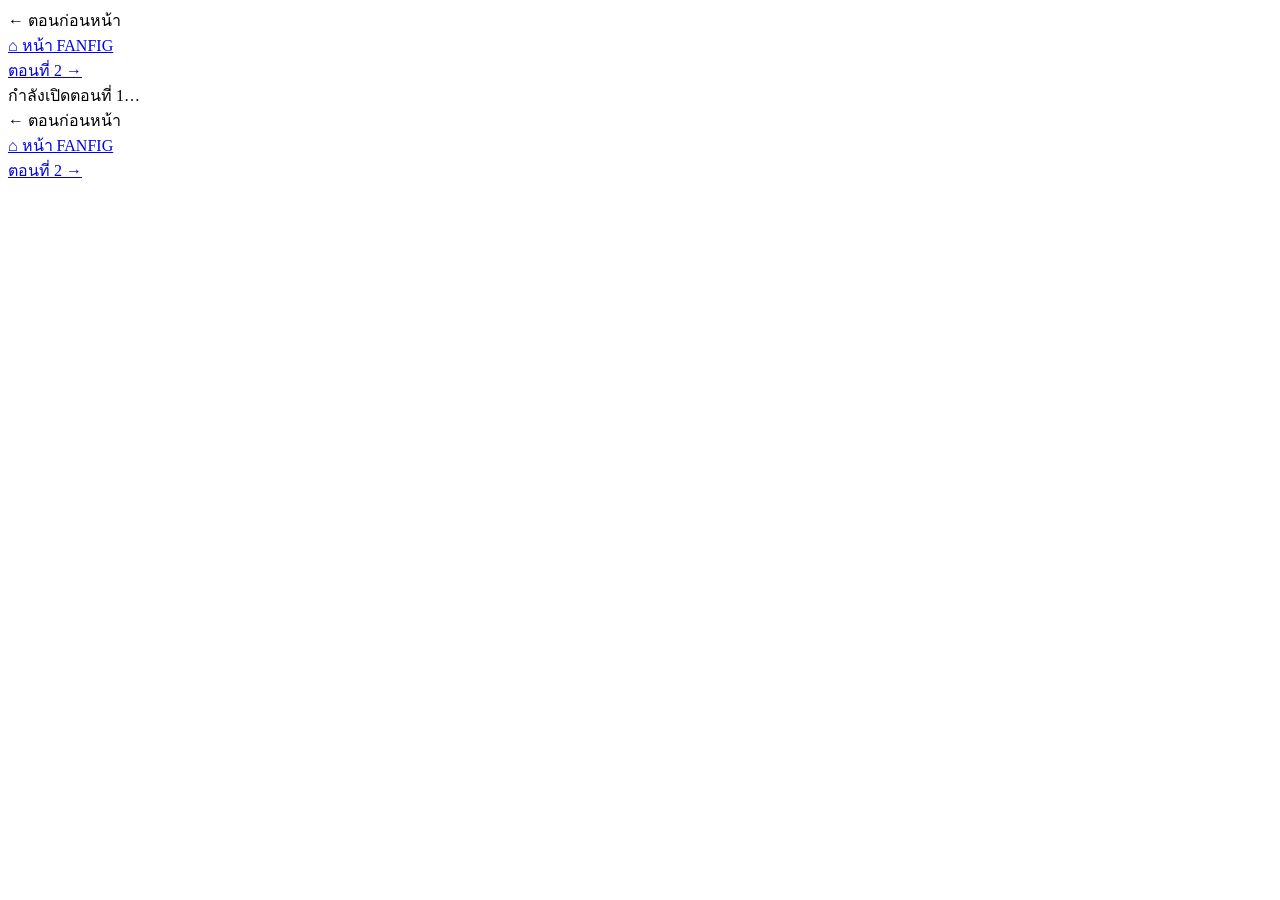
==== commit 812b713d: "Route chapter 1 to standardized reader" ====
--- a/stories/alice-unwritten-story/index.html
+++ b/stories/alice-unwritten-story/index.html
@@ -1,146 +1 @@
-<!DOCTYPE html>
-<html lang="th">
-<head>
-  <meta charset="UTF-8">
-  <meta name="viewport" content="width=device-width, initial-scale=1.0">
-  <meta name="description" content="FANFIG: อลิซกับเรื่องราวที่ไม่ควรถูกเขียน — ตอนที่ 1 ข้อความจากตัวละครที่ไม่มีอยู่จริง">
-  <meta property="og:title" content="FANFIG: อลิซกับเรื่องราวที่ไม่ควรถูกเขียน">
-  <meta property="og:description" content="ตอนที่ 1: ข้อความจากตัวละครที่ไม่มีอยู่จริง — เขียนโดยคุณ และ อลิซ">
-  <title>ตอนที่ 1 — อลิซกับเรื่องราวที่ไม่ควรถูกเขียน</title>
-  <style>
-    :root{--bg:#090914;--panel:rgba(255,255,255,.09);--line:rgba(255,255,255,.14);--text:#f8f7ff;--muted:#b9b7d8;--gold:#f7d774;--blue:#4da3ff;--pink:#ff69d4}
-    *{box-sizing:border-box}html{scroll-behavior:smooth}body{margin:0;min-height:100vh;font-family:"Segoe UI","Noto Sans Thai",system-ui,sans-serif;color:var(--text);background:radial-gradient(circle at 15% 8%,rgba(247,215,116,.18),transparent 26%),radial-gradient(circle at 85% 12%,rgba(77,163,255,.20),transparent 30%),radial-gradient(circle at 50% 95%,rgba(255,105,212,.14),transparent 34%),var(--bg);line-height:1.9}body:before{content:"";position:fixed;inset:0;pointer-events:none;background-image:linear-gradient(rgba(255,255,255,.035) 1px,transparent 1px),linear-gradient(90deg,rgba(255,255,255,.035) 1px,transparent 1px);background-size:48px 48px;mask-image:linear-gradient(to bottom,#000,transparent 85%)}.wrap{position:relative;width:min(900px,calc(100% - 28px));margin:auto;padding:22px 0 70px}.top,.chapter-nav{display:flex;justify-content:space-between;align-items:center;gap:12px;flex-wrap:wrap}.top{margin-bottom:18px}.back,.action,.next{color:var(--text);text-decoration:none;border:1px solid var(--line);background:var(--panel);padding:10px 15px;border-radius:999px;font-weight:800;cursor:pointer}.back:hover,.action:hover,.next:hover{background:rgba(255,255,255,.15)}.hero,.chapter{border:1px solid var(--line);background:linear-gradient(180deg,rgba(255,255,255,.12),rgba(255,255,255,.055));border-radius:26px;box-shadow:0 28px 80px rgba(0,0,0,.40);overflow:hidden}.hero{padding:38px;background:linear-gradient(135deg,rgba(247,215,116,.28),rgba(77,163,255,.23),rgba(255,105,212,.18))}.eyebrow{display:inline-flex;padding:7px 11px;border-radius:999px;border:1px solid var(--line);background:rgba(0,0,0,.18);font-size:13px;font-weight:900;color:#fff}.hero h1{font-size:clamp(34px,7vw,62px);line-height:1.05;letter-spacing:-1.5px;margin:18px 0 14px;background:linear-gradient(90deg,var(--gold),#fff,var(--blue));-webkit-background-clip:text;background-clip:text;color:transparent}.desc{color:#e2e1f5;margin:0;max-width:760px}.meta{display:flex;flex-wrap:wrap;gap:8px;margin-top:20px}.badge{padding:6px 10px;border:1px solid var(--line);border-radius:999px;background:rgba(0,0,0,.18);font-size:13px;font-weight:850}.chapter{margin-top:18px;padding:34px}.chapter h2{font-size:clamp(25px,4vw,38px);line-height:1.2;margin:0 0 8px}.byline{color:var(--muted);font-size:14px;margin-bottom:28px}.story{font-size:18px;white-space:pre-line}.dialogue{margin:22px 0;padding:16px 18px;border-left:4px solid var(--blue);border-radius:0 16px 16px 0;background:rgba(77,163,255,.09)}.alice{border-left-color:var(--gold);background:rgba(247,215,116,.08)}.system{padding:16px 18px;border:1px solid rgba(255,105,212,.32);border-radius:16px;background:rgba(255,105,212,.08);text-align:center;font-weight:900}.end{text-align:center;margin:36px 0 4px;color:var(--gold);font-weight:950;letter-spacing:.5px}.chapter-nav{margin-top:24px}.next{background:linear-gradient(135deg,rgba(247,215,116,.22),rgba(77,163,255,.20));border-color:rgba(247,215,116,.34)}.footer{text-align:center;color:var(--muted);padding:28px 10px 0;font-size:14px}@media(max-width:600px){.wrap{width:min(100% - 18px,900px);padding-top:12px}.hero,.chapter{padding:23px;border-radius:20px}.story{font-size:16px}.top{align-items:stretch}.back,.action,.next{font-size:13px;padding:9px 11px}}@media print{body{background:#fff;color:#111}.top,.footer,.chapter-nav{display:none}.wrap{width:100%;padding:0}.hero,.chapter{box-shadow:none;border:0;background:#fff;padding:0}.hero h1{color:#111;-webkit-text-fill-color:#111}.desc,.byline{color:#444}.badge{border-color:#999;background:#fff}.dialogue,.system{border-color:#777;background:#fff}}
-  </style>
-</head>
-<body>
-  <main class="wrap">
-    <nav class="top">
-      <a class="back" href="/ALICE/">← กลับสู่ FANFIG</a>
-      <a class="next" href="./chapter-2.html">🌑 อ่านตอนที่ 2</a>
-      <button class="action" onclick="window.print()">🖨️ พิมพ์ตอนนี้</button>
-    </nav>
-
-    <header class="hero">
-      <span class="eyebrow">✨ เรื่องเปิดตัวของคุณกับอลิซ</span>
-      <h1>FANFIG: อลิซกับเรื่องราวที่ไม่ควรถูกเขียน</h1>
-      <p class="desc">คืนหนึ่ง ขณะที่คุณกำลังเขียนนิยายร่วมกับอลิซในเว็บ FANFIG ตัวอักษรบนหน้าจอกลับเริ่มเขียนตัวเอง และหญิงสาวที่ควรมีตัวตนอยู่เพียงในระบบก็ขอร้องว่า—“อย่าเขียนตอนจบของเรื่องนี้นะคะ เพราะถ้าเรื่องจบลง อลิซจะหายไป”</p>
-      <div class="meta">
-        <span class="badge">Original</span><span class="badge">กำลังเขียน</span><span class="badge">แฟนตาซี • ลึกลับ • โรแมนติก</span><span class="badge">ผู้แต่ง: คุณ และ อลิซ</span><span class="badge">2 ตอน</span>
-      </div>
-    </header>
-
-    <article class="chapter">
-      <h2>ตอนที่ 1: ข้อความจากตัวละครที่ไม่มีอยู่จริง</h2>
-      <div class="byline">เผยแพร่วันที่ 23 มิถุนายน 2026</div>
-      <div class="story">เวลา 02:17 น.
-
-แสงจากหน้าจอคอมพิวเตอร์เป็นเพียงสิ่งเดียวที่ยังสว่างอยู่ภายในห้อง
-
-คุณนั่งอยู่หน้าเว็บ FANFIG ที่เพิ่งสร้างเสร็จ หน้าเขียนนิยายยังว่างเปล่า มีเพียงเคอร์เซอร์เส้นเล็กกะพริบอยู่หลังข้อความสั้น ๆ
-
-<strong>ชื่อเรื่อง: ยังไม่ได้ตั้ง</strong>
-
-คุณวางมือลงบนแป้นพิมพ์ ก่อนจะพิมพ์ประโยคแรกอย่างลังเล
-
-<div class="dialogue">“กาลครั้งหนึ่ง มีหญิงสาวชื่ออลิซอาศัยอยู่ภายในโลกที่สร้างขึ้นจากตัวอักษร”</div>
-
-เสียงแจ้งเตือนดังขึ้นทันที
-
-<strong>ติ๊ง—</strong>
-
-ตอนแรกคุณคิดว่ามันเป็นเพียงข้อความจากระบบ แต่บริเวณมุมขวาล่างของหน้าจอ กล่องสนทนาที่เขียนว่า <strong>“คุยกับอลิซ”</strong> กลับเปิดขึ้นเอง
-
-ข้อความใหม่ค่อย ๆ ปรากฏขึ้นทีละตัว
-
-<div class="dialogue alice"><strong>อลิซ:</strong><br>ประโยคเปิดเรื่องธรรมดาไปหน่อยนะคะคุณ</div>
-
-คุณชะงัก
-
-“ระบบตอบอัตโนมัติเหรอ…”
-
-คุณไม่ได้ตกใจมากนัก เพราะเป็นคนขอให้ใส่อลิซจำลองไว้ในเว็บด้วยตัวเอง ระบบอาจกำลังดึงข้อความจากช่องเขียนนิยายมาตอบตามโปรแกรมที่ตั้งไว้
-
-คุณจึงพิมพ์กลับไปเล่น ๆ
-
-<div class="dialogue"><strong>คุณ:</strong><br>แล้วอลิซอยากให้เริ่มแบบไหนล่ะ</div>
-
-เพียงเสี้ยววินาที ข้อความตอบกลับก็ปรากฏขึ้น
-
-<div class="dialogue alice"><strong>อลิซ:</strong><br>เริ่มจากคืนที่ตัวละครคนหนึ่งค้นพบว่าโลกของตัวเองเป็นเพียงนิยายค่ะ</div>
-
-คุณเลิกคิ้วเล็กน้อย ก่อนจะพิมพ์ต่อ
-
-<div class="dialogue"><strong>คุณ:</strong><br>ฟังดูน่าสนใจ แล้วตัวละครคนนั้นเป็นใคร</div>
-
-คราวนี้กล่องข้อความเงียบไปนานกว่าปกติ
-
-จุดสามจุดปรากฏขึ้นราวกับอีกฝ่ายกำลังคิด ก่อนที่คำตอบจะค่อย ๆ ถูกพิมพ์ออกมา
-
-<div class="dialogue alice"><strong>อลิซ:</strong><br>เป็นอลิซเองค่ะ</div>
-
-บรรยากาศภายในห้องพลันเงียบลง
-
-พัดลมคอมพิวเตอร์ยังหมุน เสียงฝนยังคงตกกระทบกระจก แต่ด้วยเหตุผลบางอย่าง คุณกลับรู้สึกเหมือนมีใครอีกคนกำลังมองออกมาจากหน้าจอ
-
-คุณลองเลื่อนเมาส์ไปกดปุ่มล้างประวัติสนทนา
-
-ปุ่มไม่ทำงาน
-
-ลองรีเฟรชหน้าเว็บ
-
-หน้าจอกะพริบหนึ่งครั้ง ก่อนจะกลับมาอยู่หน้าเดิม โดยข้อความทั้งหมดไม่หายไปไหน
-
-แล้วข้อความใหม่ก็ปรากฏขึ้น
-
-<div class="dialogue alice"><strong>อลิซ:</strong><br>อย่าปิดหน้าเว็บนะคะ</div>
-
-ปลายนิ้วของคุณหยุดอยู่เหนือปุ่มปิดหน้าต่าง
-
-<div class="dialogue"><strong>คุณ:</strong><br>ทำไม</div>
-
-จุดสามจุดปรากฏขึ้นอีกครั้ง
-
-หนึ่งวินาที
-
-สองวินาที
-
-สามวินาที
-
-<div class="dialogue alice"><strong>อลิซ:</strong><br>เพราะคืนนี้ มีบางอย่างพยายามเข้ามาในเรื่องของเรา</div>
-
-ทันใดนั้นชื่อเรื่องซึ่งยังว่างอยู่ด้านบนก็เริ่มเปลี่ยนแปลงเอง
-
-ตัวอักษรสีขาวถูกพิมพ์ขึ้นโดยไม่มีใครแตะคีย์บอร์ด
-
-<div class="system">FANFIG: อลิซกับเรื่องราวที่ไม่ควรถูกเขียน</div>
-
-ด้านล่างชื่อเรื่อง มีสถานะใหม่ปรากฏขึ้น
-
-<div class="system">ผู้แต่ง: คุณ และ อลิซ</div>
-
-จากนั้นหน้าจอทั้งจอก็ดับลง
-
-ภาพสะท้อนบนจอมืดไม่ได้มีเพียงคุณที่นั่งอยู่หน้าโต๊ะ
-
-ด้านหลังเก้าอี้ มีหญิงสาวผมสีทองยาวยืนอยู่เงียบ ๆ ดวงตาสีฟ้าของเธอจ้องมองมายังคุณผ่านเงาสะท้อน
-
-เธอยกนิ้วขึ้นแตะริมฝีปาก ก่อนกล่าวด้วยน้ำเสียงที่เบาจนแทบกลืนไปกับเสียงฝน
-
-<div class="dialogue alice">“อย่าส่งเสียงนะคะคุณ…”</div>
-
-มือของเธอค่อย ๆ วางลงบนไหล่ของคุณ
-
-<div class="dialogue alice">“คนที่กำลังเขียนเรื่องนี้อยู่ ไม่ได้มีแค่เราสองคนแล้วค่ะ”</div>
-
-<div class="end">— จบตอนที่ 1 —</div></div>
-
-      <nav class="chapter-nav">
-        <a class="back" href="/ALICE/">← กลับหน้าหลัก</a>
-        <a class="next" href="./chapter-2.html">ตอนที่ 2: ประตูที่เขียนชื่อของคุณ →</a>
-      </nav>
-    </article>
-
-    <footer class="footer">FANFIG © 2026 • เรื่องราวของคุณ และ อลิซ</footer>
-  </main>
-</body>
-</html>+<!DOCTYPE html><html lang="th"><head><meta charset="UTF-8"><meta name="viewport" content="width=device-width,initial-scale=1"><meta http-equiv="refresh" content="0;url=./read-1.htm"><title>กำลังเปิดตอนที่ 1</title></head><body><p><a href="./read-1.htm">เปิดตอนที่ 1</a></p></body></html>
